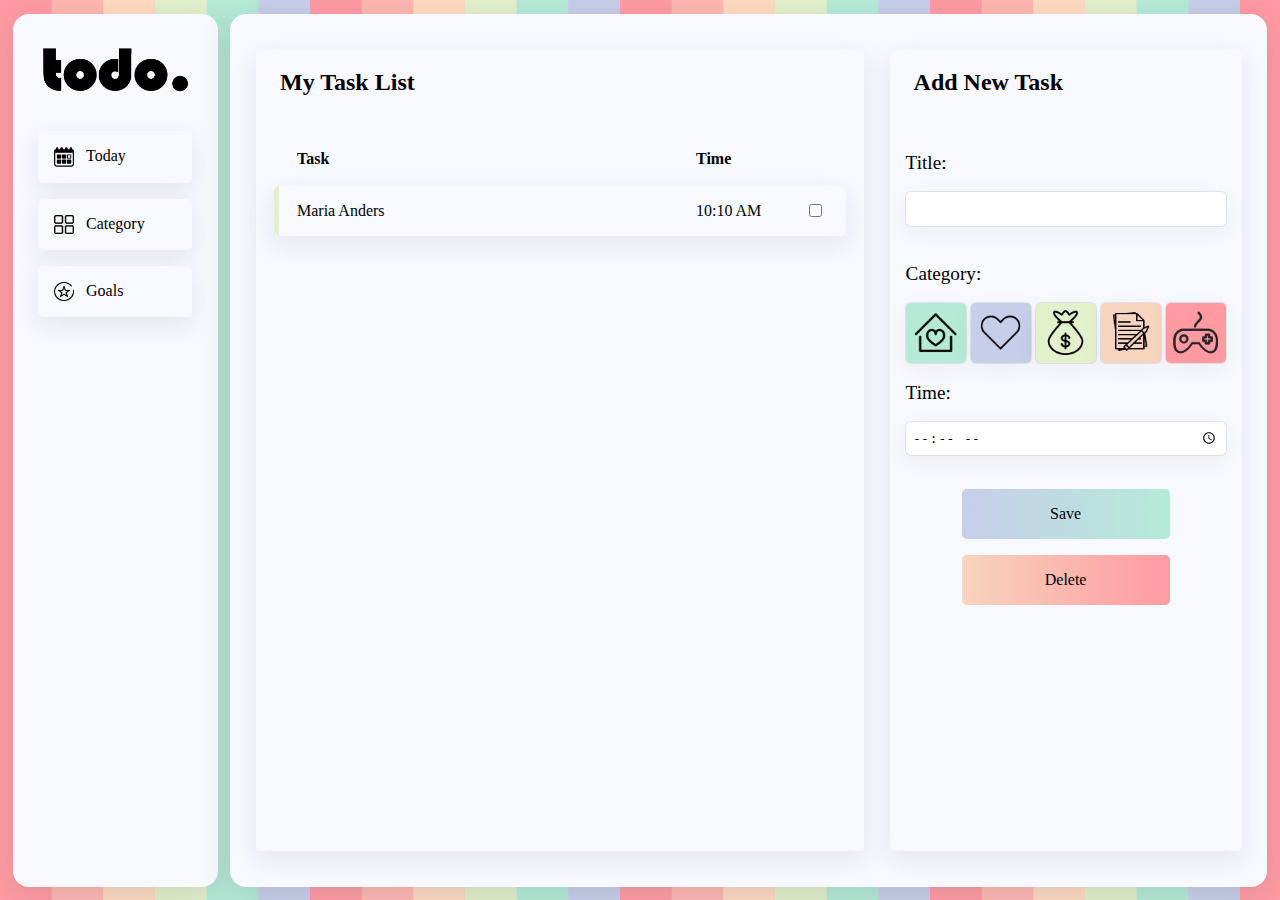
==== main.html @ 02169590 "first push" ====
<!DOCTYPE html>

<html lang="en">

    <head>
        <title>ToDo List</title>
        <link rel="stylesheet" href="main.css">

        <link rel="icon" type="image/x-icon"
            href="./img/black-logo.PNG">

        <link rel="stylesheet"
            href="https://maxcdn.bootstrapcdn.com/font-awesome/4.7.0/css/font-awesome.min.css">

        <meta name="viewport" content="width=device-width">

        <meta charset=utf-8>
    </head>

    <body>
        <div class="backgroung-box">
            <!-- nav bar -->
            <div class="nav-bar">
                <div class="logo-box">
                    <img class="logo" src="./img/black-logo.PNG" alt="todo
                        logo" />
                </div>

                <button type="button" class="nav-bar-button">
                    <img class="button-icon" src="./img/today-icon.png"
                        alt="today logo" /> <span>Today</span>
                </button>

                <button type="button" class="nav-bar-button">
                    <img class="button-icon" src="./img/category-icon.png"
                        alt="category logo" /> <span>Category</span>
                </button>

                <button type="button" class="nav-bar-button">
                    <img class="button-icon" src="./img/goal-icon.png"
                        alt="goals logo" /> <span>Goals</span>
                </button>
            </div>

            <!-- main  -->
            <div class="main-box">
                <!-- task table -->
                <div class="task-table-box">
                    <h2>My Task List</h2>

                    <div class="table-box">
                        <table>
                            <tr>
                                <th class="color-tag-header"></th>
                                <th>Task</th>
                                <th>Time</th>
                                <th></th>
                            </tr>

                            <tr class="table-row">
                                <td class="color-tag-job"></td>
                                <td class="task">Maria Anders</td>
                                <td class="time">10:10 AM</td>
                                <td class="check-box"><input class="check"
                                        type="checkbox" id="checkbox-done"
                                        name="checkbox-done"></td>
                            </tr>


                        </table>
                    </div>
                </div>

                <!-- create or edit or delete task -->
                <div class="new-task-box">
                    <h2>Add New Task</h2>

                    <form action="/action_page.php">
                        <label for="title">Title:</label><br>

                        <input class="input" type="text" id="title"
                            name="title"><br>

                        <label for="time">Category:</label><br>

                        <div class="category-row-box">
                            <button type="button" class="category-health">
                                <img class="category-logo"
                                    src="./img/family-icon.png"
                                    alt="todo
                                    logo" />
                            </button>

                            <button type="button" class="category-family">
                                <img class="category-logo"
                                    src="./img/heart-icon.png"
                                    alt="todo
                                    logo" />
                            </button>

                            <button type="button" class="category-job">
                                <img class="category-logo"
                                    src="./img/job-icon.png"
                                    alt="todo
                                    logo" />
                            </button>

                            <button type="button" class="category-study">
                                <img class="category-logo"
                                    src="./img/study-icon.png"
                                    alt="todo
                                    logo" />
                            </button>

                            <button type="button"
                                class="category-entertainment">
                                <img class="category-logo"
                                    src="./img/entertainment-icon.png"
                                    alt="todo
                                    logo" />
                            </button>

                        </div>

                        <label for="time">Time:</label><br>

                        <input class="input" type="time" id="time" name="time"><br>
                        <button class="submit-button" name="submit-button"
                            type="button" value="HTML"><span>Save</span></button>
                        <button class="delete-button" name="delete-button"
                            type="button" value="CSS"><span>Delete</span></button>
                    </form>
                </div>
            </div>
        </div>
    </body>

</html>
---- main.css ----
/* Shared styles */

body{
    background-image: url(./img/wall.png);
    height: 97vh;
    margin: 1.5vh 1vw;
    width: 98vw;
    font-family: cursive;
}

button{
    font-size: medium;
}

span{
    font-family: cursive;
}

h2{
    padding-left: 1em;
}
/* .................................................................... */

/* background */

.backgroung-box{
    border-radius: 5px;
    display: flex;
    justify-content:center;
    height: 100%;
}

/* nav bar */

.nav-bar{
    background-color:ghostwhite;
    width: 15vw;
    padding: 2em 1em 0 1em;
    margin-right:1vw;
    display: flex;
    flex-direction: column;
    align-items: center;
    border-radius: 1em;
    box-shadow: rgba(100, 100, 111, 0.2) 0px 7px 29px 0px;

}

.logo-box{
    margin-bottom: 1em;
    align-self: center;
    width: 12vw;
}

.logo{
    width: 100%;
}

.nav-bar-button{
    width: 12vw;
    margin-top: 1em;
    padding: 1em  1em;
    border: none;
    text-align: start;
    background-color: ghostwhite;
    border-radius: 5px;
    box-shadow: rgba(149, 157, 165, 0.2) 0px 8px 24px;
}

.nav-bar-button:hover{
    width: 12vw;
    margin-top: 1em;
    padding:  1em 1em;
    border: none;
    text-align: start;
    background-color: ghostwhite;
    border-radius: 5px;
    box-shadow: rgba(50, 50, 93, 0.25) 0px 2px 5px -1px, rgba(0, 0, 0, 0.3) 0px 1px 3px -1px;
}

.nav-bar-button:focus{
    width: 12vw;
    margin-top: 1em;
    padding:  1em 1em;
    border: none;
    text-align: start;
    background-color: ghostwhite;
    border-radius: 5px;
    box-shadow: rgba(137, 139, 139, 0.3) 0px 0px 0px 3px;
}

.button-icon{
    width: 1.2em;
    margin-right: 0.5em;
    vertical-align: middle;
}

/* main */

.main-box{
    background-color:ghostwhite;
    width: 80vw; 
    padding: 4vh 2vw ;
    display: flex;
    flex-direction: row;
    align-items: center;
    border-radius: 1em;
    box-shadow: rgba(100, 100, 111, 0.2) 0px 7px 29px 0px;
}

/* task-table */

.task-table-box{
    width: 47.5vw;
    height: 100%;
    margin-right:2vw;
    background-color: ghostwhite;
    border-radius: 5px;
    box-shadow: rgba(149, 157, 165, 0.2) 0px 8px 24px;
}

.table-box {
    margin-top: 0.5em;
    padding: 1em;
}

table {
    width: 100%;
}

.table-row {
    margin-top: 0.5em;
    border-radius: 5px;
    padding: 1em;   
    box-shadow: rgba(149, 157, 165, 0.2) 0px 8px 24px;

}

.table-row:hover {
    border-radius: 5px;
    padding: 1em;
    box-shadow: rgba(50, 50, 93, 0.25) 0px 2px 5px -1px, rgba(0, 0, 0, 0.3) 0px 1px 3px -1px;

}

th{
    padding: 1em;
    text-align: left;
}

.color-tag-header{
    padding: 0 !important;
}

td:first-child { border-bottom-left-radius: 10px;  border-top-left-radius: 10px; }
td:last-child { border-bottom-right-radius: 10px; border-top-right-radius: 10px; }

.color-tag-family{
    background-color: #c7ceea;
    width: 5px;
    padding: unset !important;
}

.color-tag-job{
    background-color: #e2f0cb;
    width: 5px;
    padding: unset !important;
}

.color-tag-health{
    background-color: #b5ead7;
    width: 5px;
    padding: unset !important;
}

.task{
    padding: 1em;
}

.time{
    padding: 1em;
    width: 90px;
}

.check-box{
    width: 40px;
}

.check{
    border-radius: 1em;
    border: #c7ceea;
}

/* create or edit or delete task */

.new-task-box{
    width: 27.5vw;
    height: 100%;
    background-color: ghostwhite;
    border-radius: 5px;
    box-shadow: rgba(149, 157, 165, 0.2) 0px 8px 24px;
    
}

form{
    display: flex;
    flex-direction: column;
    justify-content: center;
    padding: 1em;
}

label{
    margin-top: 1em;
    font-size: larger;
}

.input{
    font-size: medium;
    padding: 0.5em;
    border: none;
    outline: none;
    border-radius: 5px;
    box-shadow: rgba(0, 0, 0, 0.05) 0px 6px 24px 0px, rgba(0, 0, 0, 0.08) 0px 0px 0px 1px;
}

input:focus {
    box-shadow: rgba(149, 157, 165, 0.2) 0px 8px 24px;
}

.category-row-box{
    display: flex;
    flex-direction: row;
    justify-content: space-between;
}

.category-family{
    border: none;
    display: flex;
    justify-content: center;
    align-items: center;
    width: 60px;
    height: 60px;
    border-radius: 5px;
    background-color: #c7ceea;
    box-shadow: rgba(0, 0, 0, 0.05) 0px 6px 24px 0px, rgba(0, 0, 0, 0.08) 0px 0px 0px 1px;
}

.category-health{
    border: none;
    display: flex;
    justify-content: center;
    align-items: center;
    width: 60px;
    height: 60px;
    border-radius: 5px;
    background-color: #b5ead7;
    box-shadow: rgba(0, 0, 0, 0.05) 0px 6px 24px 0px, rgba(0, 0, 0, 0.08) 0px 0px 0px 1px;
}

.category-job{
    border: none;
    display: flex;
    justify-content: center;
    align-items: center;
    width: 60px;
    height: 60px;
    border-radius: 5px;
    background-color: #e2f0cb;
    box-shadow: rgba(0, 0, 0, 0.05) 0px 6px 24px 0px, rgba(0, 0, 0, 0.08) 0px 0px 0px 1px;
}

.category-study{
    border: none;
    display: flex;
    justify-content: center;
    align-items: center;
    width: 60px;
    height: 60px;
    border-radius: 5px;
    background-color: #f7d4bd;
    box-shadow: rgba(0, 0, 0, 0.05) 0px 6px 24px 0px, rgba(0, 0, 0, 0.08) 0px 0px 0px 1px;
}

.category-entertainment{
    border: none;
    display: flex;
    justify-content: center;
    align-items: center;
    width: 60px;
    height: 60px;
    border-radius: 5px;
    background-color: #ff9aa2;
    box-shadow: rgba(0, 0, 0, 0.05) 0px 6px 24px 0px, rgba(0, 0, 0, 0.08) 0px 0px 0px 1px;
}

.category-logo{
    width: 45px;
    height: 45px;
}


.category-family:hover{
    display: flex;
    justify-content: center;
    align-items: center;
    width: 60px;
    height: 60px;
    border-radius: 5px;
    background-color: #c7ceea;
    box-shadow: rgba(50, 50, 93, 0.25) 0px 2px 5px -1px, rgba(0, 0, 0, 0.3) 0px 1px 3px -1px;
}

.category-health:hover{
    display: flex;
    justify-content: center;
    align-items: center;
    width: 60px;
    height: 60px;
    border-radius: 5px;
    background-color: #b5ead7;
    box-shadow: rgba(50, 50, 93, 0.25) 0px 2px 5px -1px, rgba(0, 0, 0, 0.3) 0px 1px 3px -1px;
}

.category-job:hover{
    display: flex;
    justify-content: center;
    align-items: center;
    width: 60px;
    height: 60px;
    border-radius: 5px;
    background-color: #e2f0cb;
    box-shadow: rgba(50, 50, 93, 0.25) 0px 2px 5px -1px, rgba(0, 0, 0, 0.3) 0px 1px 3px -1px;
}

.category-study:hover{
    display: flex;
    justify-content: center;
    align-items: center;
    width: 60px;
    height: 60px;
    border-radius: 5px;
    background-color: #f7d4bd;
    box-shadow: rgba(50, 50, 93, 0.25) 0px 2px 5px -1px, rgba(0, 0, 0, 0.3) 0px 1px 3px -1px;
}

.category-entertainment:hover{
    display: flex;
    justify-content: center;
    align-items: center;
    width: 60px;
    height: 60px;
    border-radius: 5px;
    background-color: #ff9aa2;
    box-shadow: rgba(50, 50, 93, 0.25) 0px 2px 5px -1px, rgba(0, 0, 0, 0.3) 0px 1px 3px -1px;
}

.category-family:focus{
    display: flex;
    justify-content: center;
    align-items: center;
    width: 60px;
    height: 60px;
    border-radius: 5px;
    background-color: #c7ceea;
    box-shadow: rgba(137, 139, 139, 0.5) 0px 0px 0px 3px;}

.category-health:focus{
    display: flex;
    justify-content: center;
    align-items: center;
    width: 60px;
    height: 60px;
    border-radius: 5px;
    background-color: #b5ead7;
    box-shadow: rgba(137, 139, 139, 0.5) 0px 0px 0px 3px;}

.category-job:focus{
    display: flex;
    justify-content: center;
    align-items: center;
    width: 60px;
    height: 60px;
    border-radius: 5px;
    background-color: #e2f0cb;
    box-shadow: rgba(137, 139, 139, 0.5) 0px 0px 0px 3px;}

.category-study:focus{
    display: flex;
    justify-content: center;
    align-items: center;
    width: 60px;
    height: 60px;
    border-radius: 5px;
    background-color: #f7d4bd;
    box-shadow: rgba(137, 139, 139, 0.5) 0px 0px 0px 3px;}

.category-entertainment:focus{
    display: flex;
    justify-content: center;
    align-items: center;
    width: 60px;
    height: 60px;
    border-radius: 5px;
    background-color: #ff9aa2;
    box-shadow: rgba(137, 139, 139, 0.3) 0px 0px 0px 3px;}

.submit-button{
    margin: 1em 0 0.5em 0;
    padding: 1em;
    width: 65%;
    align-self: center;
    border-radius: 5px;
    font-size: medium;
    border:none;
    background-image: linear-gradient(to right, #c7ceea , #b5ead7);
}
    
.submit-button:hover{
     margin: 1em 0 0.5em 0;
    padding: 1em;
    width: 65%;
    align-self: center;
    border-radius: 5px;
    font-size: medium;
    border:none;
    background-image: linear-gradient(to right, #c7ceea , #b5ead7);
    box-shadow: rgba(50, 50, 93, 0.25) 0px 2px 5px -1px, rgba(0, 0, 0, 0.3) 0px 1px 3px -1px;
}
    
.delete-button{
    margin: 0.5em 0 0.5em 0;
    padding: 1em;
    width: 65%;
    align-self: center;
    border-radius: 5px;
    font-size: medium;
    border:none;
    background-image: linear-gradient(to right, #f7d4bd , #ff9aa2);
}
    
.delete-button:hover{
    margin: 0.5em 0 0.5em 0;
    padding: 1em;
    width: 65%;
    align-self: center;
    border-radius: 5px;
    font-size: medium;
    border:none;
    background-image: linear-gradient(to right, #f7d4bd , #ff9aa2);
    box-shadow: rgba(50, 50, 93, 0.25) 0px 2px 5px -1px, rgba(0, 0, 0, 0.3) 0px 1px 3px -1px;
}
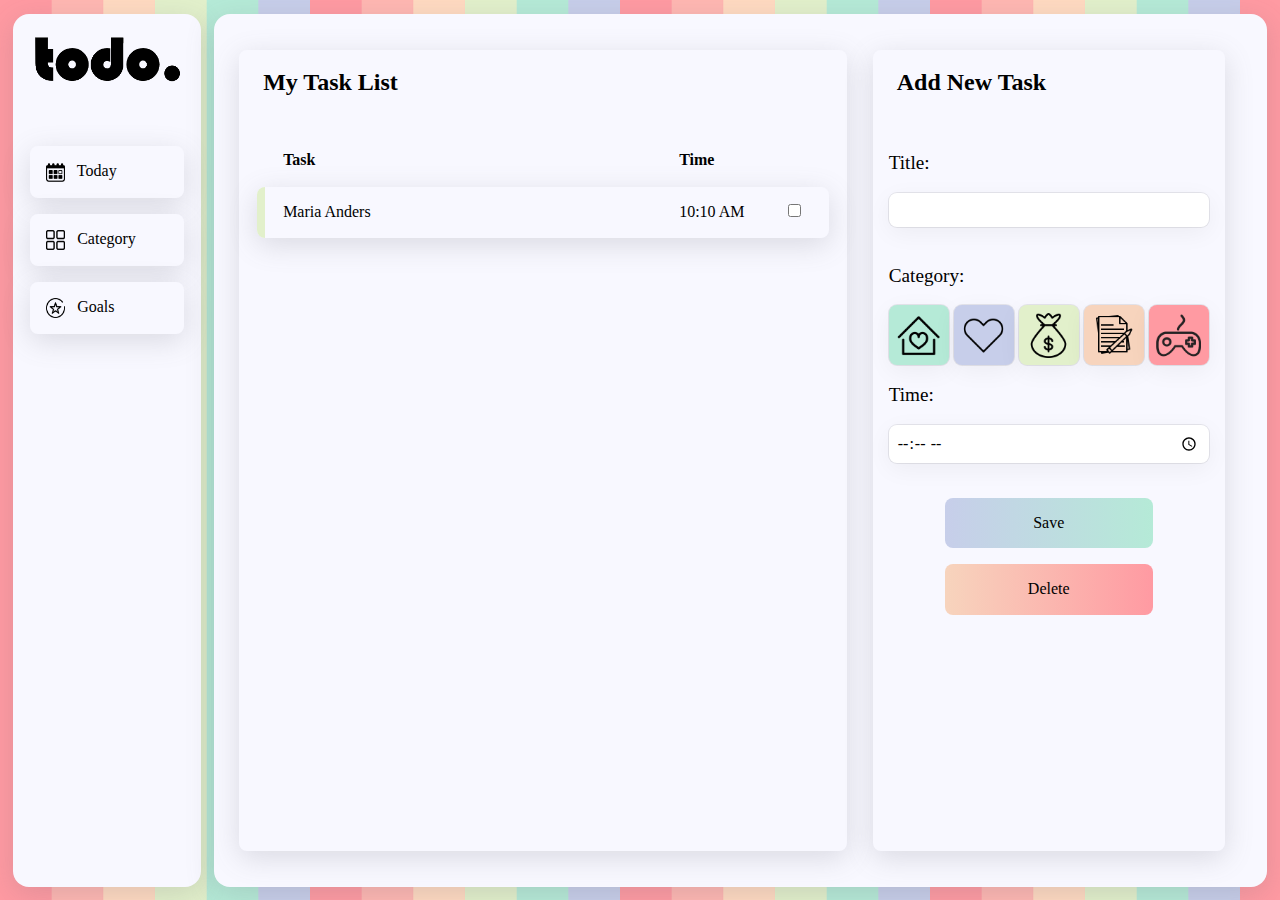
==== commit 4d90679e: "normilize.css added , variables.css added , css main file divided , css mistakes edited" ====
--- a/main.html
+++ b/main.html
@@ -1,138 +1,171 @@
 <!DOCTYPE html>
 
 <html lang="en">
+  <head>
+    <title>ToDo List</title>
+    <link rel="stylesheet" href="./css/main.css" />
 
-    <head>
-        <title>ToDo List</title>
-        <link rel="stylesheet" href="main.css">
+    <link rel="icon" type="image/x-icon" href="./img/black-logo.PNG" />
 
-        <link rel="icon" type="image/x-icon"
-            href="./img/black-logo.PNG">
+    <link
+      rel="stylesheet"
+      href="https://maxcdn.bootstrapcdn.com/font-awesome/4.7.0/css/font-awesome.min.css"
+    />
 
-        <link rel="stylesheet"
-            href="https://maxcdn.bootstrapcdn.com/font-awesome/4.7.0/css/font-awesome.min.css">
+    <meta name="viewport" content="width=device-width" />
 
-        <meta name="viewport" content="width=device-width">
+    <meta charset="utf-8" />
+  </head>
 
-        <meta charset=utf-8>
-    </head>
+  <body>
 
-    <body>
-        <div class="backgroung-box">
-            <!-- nav bar -->
-            <div class="nav-bar">
-                <div class="logo-box">
-                    <img class="logo" src="./img/black-logo.PNG" alt="todo
-                        logo" />
-                </div>
+    <main class="backgroung-box">
 
-                <button type="button" class="nav-bar-button">
-                    <img class="button-icon" src="./img/today-icon.png"
-                        alt="today logo" /> <span>Today</span>
-                </button>
+      <nav class="nav-bar">
+        <div class="logo-box">
+         <h1>
+          <img
+            class="logo"
+            src="./img/black-logo.PNG"
+            alt="todo
+                        logo"
+          />
+         </h1>
+        </div>
 
-                <button type="button" class="nav-bar-button">
-                    <img class="button-icon" src="./img/category-icon.png"
-                        alt="category logo" /> <span>Category</span>
-                </button>
+        <button type="button" class="nav-bar-button">
+          <img
+            class="button-icon"
+            src="./img/today-icon.png"
+            alt="today logo"
+          />
+          Today
+        </button>
 
-                <button type="button" class="nav-bar-button">
-                    <img class="button-icon" src="./img/goal-icon.png"
-                        alt="goals logo" /> <span>Goals</span>
-                </button>
+        <button type="button" class="nav-bar-button">
+          <img
+            class="button-icon"
+            src="./img/category-icon.png"
+            alt="category logo"
+          />
+          Category
+        </button>
+
+        <button type="button" class="nav-bar-button">
+          <img class="button-icon" src="./img/goal-icon.png" alt="goals logo" />
+          Goals
+        </button>
+      </nav>
+
+      <div class="main-box">
+        <!-- task table -->
+        <div class="task-table-box">
+          <h2>My Task List</h2>
+
+          <div class="table-box">
+            <table>
+              <tr>
+                <th class="color-tag-header"></th>
+                <th>Task</th>
+                <th>Time</th>
+                <th></th>
+              </tr>
+
+              <tr class="table-row">
+                <td class="color-tag-job"></td>
+                <td class="task">Maria Anders</td>
+                <td class="time">10:10 AM</td>
+                <td class="check-box">
+                  <input
+                    class="check"
+                    type="checkbox"
+                    id="checkbox-done"
+                    name="checkbox-done"
+                  />
+                </td>
+              </tr>
+            </table>
+          </div>
+        </div>
+
+        <!-- create or edit or delete task -->
+        <div class="new-task-box">
+          <h2>Add New Task</h2>
+
+          <form action="/action_page.php">
+            <label for="title">Title:</label><br />
+
+            <input class="input" type="text" id="title" name="title" /><br />
+
+            <label for="time">Category:</label><br />
+
+            <div class="category-row-box">
+              <button type="button" class="category-health">
+                <img
+                  class="category-logo"
+                  src="./img/family-icon.png"
+                  alt="todo
+                                    logo"
+                />
+              </button>
+
+              <button type="button" class="category-family">
+                <img
+                  class="category-logo"
+                  src="./img/heart-icon.png"
+                  alt="todo
+                                    logo"
+                />
+              </button>
+
+              <button type="button" class="category-job">
+                <img
+                  class="category-logo"
+                  src="./img/job-icon.png"
+                  alt="todo
+                                    logo"
+                />
+              </button>
+
+              <button type="button" class="category-study">
+                <img
+                  class="category-logo"
+                  src="./img/study-icon.png"
+                  alt="todo
+                                    logo"
+                />
+              </button>
+
+              <button type="button" class="category-entertainment">
+                <img
+                  class="category-logo"
+                  src="./img/entertainment-icon.png"
+                  alt="todo
+                                    logo"
+                />
+              </button>
             </div>
 
-            <!-- main  -->
-            <div class="main-box">
-                <!-- task table -->
-                <div class="task-table-box">
-                    <h2>My Task List</h2>
+            <label for="time">Time:</label><br />
 
-                    <div class="table-box">
-                        <table>
-                            <tr>
-                                <th class="color-tag-header"></th>
-                                <th>Task</th>
-                                <th>Time</th>
-                                <th></th>
-                            </tr>
-
-                            <tr class="table-row">
-                                <td class="color-tag-job"></td>
-                                <td class="task">Maria Anders</td>
-                                <td class="time">10:10 AM</td>
-                                <td class="check-box"><input class="check"
-                                        type="checkbox" id="checkbox-done"
-                                        name="checkbox-done"></td>
-                            </tr>
-
-
-                        </table>
-                    </div>
-                </div>
-
-                <!-- create or edit or delete task -->
-                <div class="new-task-box">
-                    <h2>Add New Task</h2>
-
-                    <form action="/action_page.php">
-                        <label for="title">Title:</label><br>
-
-                        <input class="input" type="text" id="title"
-                            name="title"><br>
-
-                        <label for="time">Category:</label><br>
-
-                        <div class="category-row-box">
-                            <button type="button" class="category-health">
-                                <img class="category-logo"
-                                    src="./img/family-icon.png"
-                                    alt="todo
-                                    logo" />
-                            </button>
-
-                            <button type="button" class="category-family">
-                                <img class="category-logo"
-                                    src="./img/heart-icon.png"
-                                    alt="todo
-                                    logo" />
-                            </button>
-
-                            <button type="button" class="category-job">
-                                <img class="category-logo"
-                                    src="./img/job-icon.png"
-                                    alt="todo
-                                    logo" />
-                            </button>
-
-                            <button type="button" class="category-study">
-                                <img class="category-logo"
-                                    src="./img/study-icon.png"
-                                    alt="todo
-                                    logo" />
-                            </button>
-
-                            <button type="button"
-                                class="category-entertainment">
-                                <img class="category-logo"
-                                    src="./img/entertainment-icon.png"
-                                    alt="todo
-                                    logo" />
-                            </button>
-
-                        </div>
-
-                        <label for="time">Time:</label><br>
-
-                        <input class="input" type="time" id="time" name="time"><br>
-                        <button class="submit-button" name="submit-button"
-                            type="button" value="HTML"><span>Save</span></button>
-                        <button class="delete-button" name="delete-button"
-                            type="button" value="CSS"><span>Delete</span></button>
-                    </form>
-                </div>
-            </div>
+            <input class="input" type="time" id="time" name="time" /><br />
+            <button
+              class="submit-button"
+              name="submit-button"
+              type="button"
+            >
+              Save
+            </button>
+            <button
+              class="delete-button"
+              name="delete-button"
+              type="button"
+            >
+              Delete
+            </button>
+          </form>
         </div>
-    </body>
-
-</html>+    </main>
+    </div>
+  </body>
+</html>
--- a/css/main.css
+++ b/css/main.css
@@ -0,0 +1,48 @@
+@import "./normalize.css";
+@import "./variables.css";
+
+@import "./nav.css";
+@import "./addOrEditTask.css";
+@import "./taskTable.css";
+
+/* Shared styles */
+
+body {
+  background-image: url(../img/wall.png);
+  height: 97vh;
+  margin: 1.5vh 1vw;
+  width: 98vw;
+  font-family: var(--font);
+}
+
+button {
+  font-size: medium;
+}
+
+h2 {
+  padding-left: var(--medium);
+}
+
+/* .................................................................... */
+
+/* background */
+
+.backgroung-box {
+  border-radius: var(--small);
+  display: flex;
+  justify-content: center;
+  height: 100%;
+}
+
+/* main */
+
+.main-box {
+  background-color: var(--white);
+  width: 80vw;
+  padding: 4vh 2vw;
+  display: flex;
+  flex-direction: row;
+  align-items: center;
+  border-radius: var(--medium);
+  box-shadow: var(--primaryShadowColor);
+}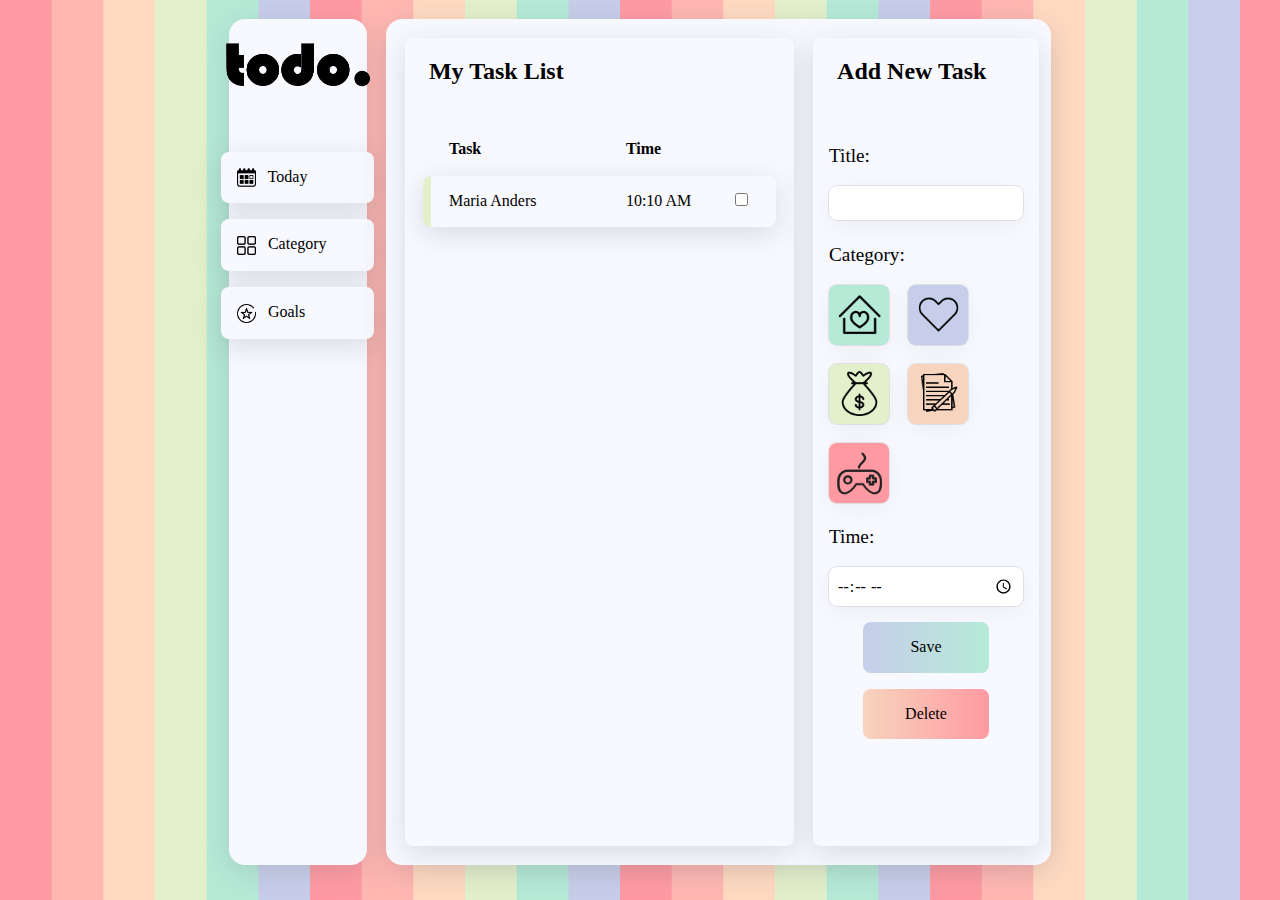
==== commit 18e45f78: "css grid added" ====
--- a/main.html
+++ b/main.html
@@ -19,7 +19,7 @@
 
   <body>
 
-    <main class="backgroung-box">
+    <main class="background-box">
 
       <nav class="nav-bar">
         <div class="logo-box">
@@ -93,11 +93,10 @@
           <h2>Add New Task</h2>
 
           <form action="/action_page.php">
-            <label for="title">Title:</label><br />
+            <label for="title">Title:</label>
+            <input class="input" type="text" id="title" name="title" />
 
-            <input class="input" type="text" id="title" name="title" /><br />
-
-            <label for="time">Category:</label><br />
+            <label for="time">Category:</label>
 
             <div class="category-row-box">
               <button type="button" class="category-health">
@@ -146,9 +145,9 @@
               </button>
             </div>
 
-            <label for="time">Time:</label><br />
+            <label for="time">Time:</label>
 
-            <input class="input" type="time" id="time" name="time" /><br />
+            <input class="input" type="time" id="time" name="time" />
             <button
               class="submit-button"
               name="submit-button"
@@ -156,6 +155,7 @@
             >
               Save
             </button>
+            
             <button
               class="delete-button"
               name="delete-button"
--- a/css/main.css
+++ b/css/main.css
@@ -9,9 +9,8 @@
 
 body {
   background-image: url(../img/wall.png);
-  height: 97vh;
-  margin: 1.5vh 1vw;
-  width: 98vw;
+  margin: var(--large);
+  justify-items: center;
   font-family: var(--font);
 }
 
@@ -27,22 +26,25 @@
 
 /* background */
 
-.backgroung-box {
+.background-box {
   border-radius: var(--small);
-  display: flex;
   justify-content: center;
-  height: 100%;
-}
+  display: grid;
+  grid-template-columns: 17% 82%;
+  grid-template-rows: 94vh;
+  grid-column-gap: var(--large);
+}  
 
 /* main */
 
 .main-box {
   background-color: var(--white);
-  width: 80vw;
-  padding: 4vh 2vw;
-  display: flex;
-  flex-direction: row;
+  padding: var(--large);
   align-items: center;
   border-radius: var(--medium);
   box-shadow: var(--primaryShadowColor);
-}+  display: grid;
+  grid-template-columns: 62% 36%;
+  grid-column-gap: var(--large);
+}
+
